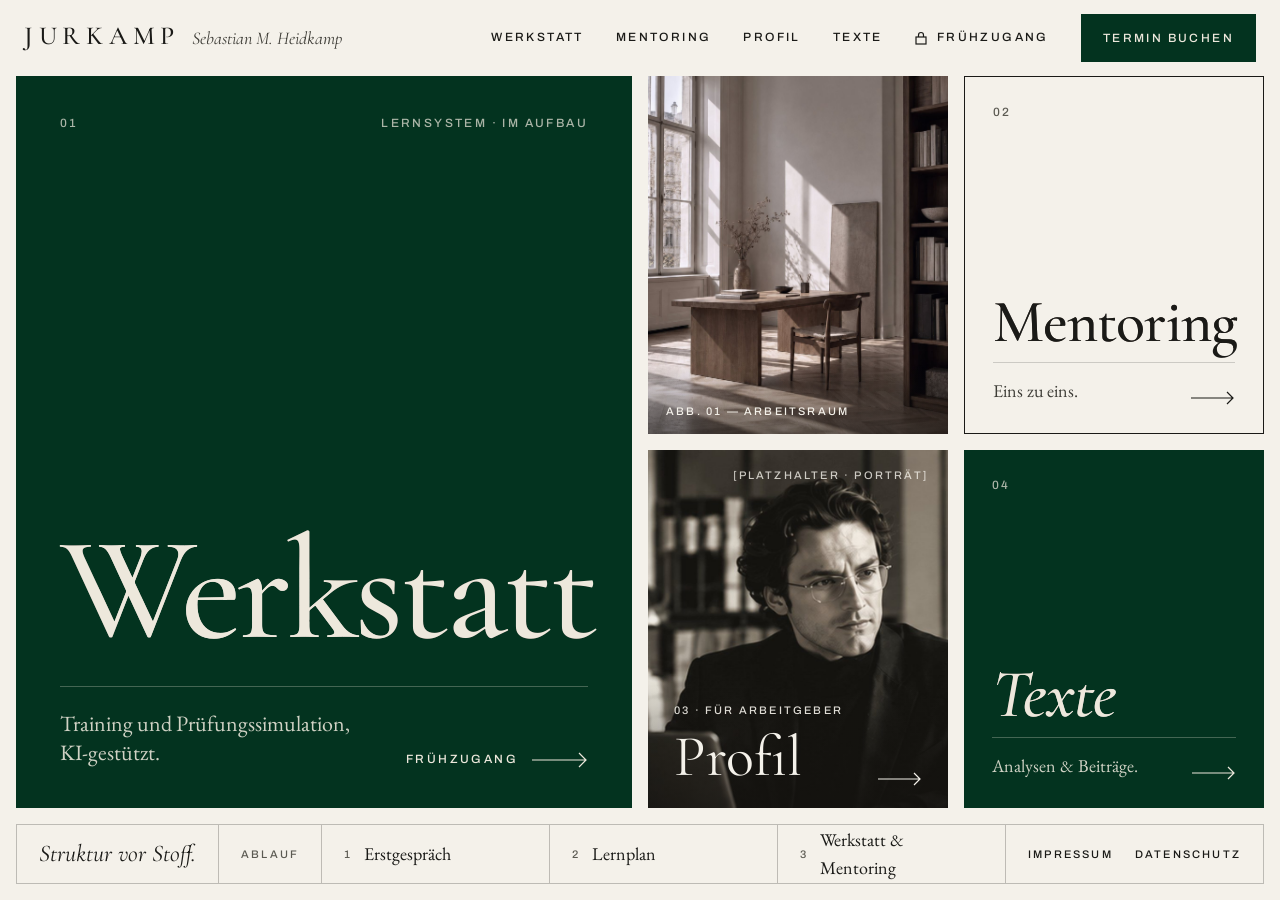
==== index.html @ 0f170520 "Add files via upload" ====
<!doctype html>
<html lang="de">
<head>
<meta charset="utf-8">
<meta name="viewport" content="width=device-width, initial-scale=1">
<meta name="robots" content="noindex, nofollow">
<title>Jurkamp – Sebastian M. Heidkamp · Mentoring & Werkstatt für Jus in Wien</title>
<meta name="description" content="Persönliches Mentoring und Prüfungsvorbereitung für Jus-Studierende in Wien und online – von Mag. iur. Sebastian M. Heidkamp.">
<link rel="canonical" href="https://jurkamp.com/">
<meta property="og:type" content="website">
<meta property="og:title" content="Jurkamp – Sebastian M. Heidkamp · Mentoring & Werkstatt für Jus in Wien">
<meta property="og:description" content="Persönliches Mentoring und Prüfungsvorbereitung für Jus-Studierende in Wien und online – von Mag. iur. Sebastian M. Heidkamp.">
<meta property="og:image" content="https://jurkamp.com/assets/img/arbeitsraum.jpg">
<meta name="theme-color" content="#03331F">
<link rel="icon" href="assets/img/favicon.svg" type="image/svg+xml">
<link rel="preload" href="assets/fonts/CormorantGaramond.woff" as="font" type="font/woff" crossorigin>
<link rel="stylesheet" href="assets/css/style.css">
<script type="application/ld+json">{"@context": "https://schema.org", "@graph": [{"@type": "Person", "@id": "https://jurkamp.com/#person", "name": "Sebastian M. Heidkamp", "alternateName": ["Sebastian Maximilian Heidkamp", "Bastian Heidkamp"], "honorificSuffix": "Mag. iur.", "jobTitle": "Jurist · Mentor", "address": {"@type": "PostalAddress", "addressLocality": "Wien", "addressCountry": "AT"}, "alumniOf": {"@type": "CollegeOrUniversity", "name": "Universität Graz"}, "url": "https://jurkamp.com/profil.html", "worksFor": {"@id": "https://jurkamp.com/#marke"}}, {"@type": "EducationalOrganization", "@id": "https://jurkamp.com/#marke", "name": "Jurkamp", "url": "https://jurkamp.com", "founder": {"@id": "https://jurkamp.com/#person"}, "description": "Werkstatt, Mentoring und Texte für Studium, Prüfung und Berufseinstieg im Jus."}]}</script>
</head>
<body>
<a class="skip" href="#inhalt">Zum Inhalt springen</a>
<div class="home">
<header class="site-header">
  <a class="brand" href="index.html" aria-label="Jurkamp – Sebastian M. Heidkamp, zur Startseite">
    <span class="brand__mark">JURKAMP</span>
    <span class="brand__name">Sebastian M. Heidkamp</span>
    <span class="brand__claim lbl lbl--s">Für Studium, Prüfung &amp; Berufseinstieg</span>
  </a>
  <button class="nav-toggle" aria-expanded="false" aria-controls="hauptnav" aria-label="Menü öffnen"><svg width="24" height="14" viewBox="0 0 24 14" fill="none" stroke="currentColor" stroke-width="1.4" aria-hidden="true"><path d="M0 1h24M0 7h24M0 13h24"/></svg></button>
  <nav class="nav" id="hauptnav" aria-label="Hauptnavigation">
    <a class="lbl" href="werkstatt.html">Werkstatt</a>
    <a class="lbl" href="mentoring.html">Mentoring</a>
    <a class="lbl" href="profil.html">Profil</a><a class="lbl" href="texte.html">Texte</a>
    <a class="lbl nav__login" href="werkstatt.html#fruehzugang"><svg width="12" height="14" viewBox="0 0 12 14" fill="none" stroke="currentColor" stroke-width="1.2" aria-hidden="true"><rect x="1" y="6" width="10" height="7"/><path d="M3.5 6V4a2.5 2.5 0 015 0v2"/></svg>Frühzugang</a>
    <a class="btn" href="kontakt.html#termin">Termin buchen</a>
  </nav>
</header>

<main id="inhalt" class="home-grid">
  <h1 class="sr-only">Jurkamp – Sebastian M. Heidkamp: Mentoring, Werkstatt und Texte für Jus-Studierende in Wien</h1>

  <a class="tile tile--werkstatt on-green" href="werkstatt.html">
    <div class="tile__top"><span class="lbl muted">01</span><span class="lbl muted">Lernsystem · im Aufbau</span></div>
    <div>
      <h2 class="wort wort--xl fill fill--hell fill--beton">Werkstatt</h2>
      <div class="tile__foot" style="margin-top:26px;padding-top:22px">
        <p style="font-size:22px;line-height:1.35;color:var(--hell-2)">Training und Prüfungssimulation,<br>KI-gestützt.</p>
        <span class="lbl" style="display:flex;align-items:center;gap:14px">Frühzugang <svg class="arr" width="56" height="16" viewBox="0 0 56 16" fill="none" stroke="currentColor" stroke-width="1.2" aria-hidden="true"><path d="M0 8h54M47 1l7 7-7 7"/></svg></span>
      </div>
    </div>
  </a>

  <figure class="tile tile--bild" style="margin:0;background:#2a2722">
    <img class="cover" src="assets/img/arbeitsraum.jpg" alt="Heller Arbeitsraum mit hohem Fenster, Holztisch und Bücherregal" style="object-position:30% 60%">
    <figcaption class="caption lbl lbl--s">Abb. 01 — Arbeitsraum</figcaption>
  </figure>

  <a class="tile tile--mentoring" href="mentoring.html">
    <span class="lbl muted">02</span>
    <div>
      <h2 class="wort wort--l fill fill--dunkel fill--saeulen">Mentoring</h2>
      <div class="tile__foot"><span class="tile__lead">Eins zu eins.</span><svg class="arr" width="44" height="14" viewBox="0 0 44 14" fill="none" stroke="currentColor" stroke-width="1.2" aria-hidden="true"><path d="M0 7h42M36 1l6 6-6 6"/></svg></div>
    </div>
  </a>

  <a class="tile tile--profil" href="profil.html">
    <img class="cover" src="assets/img/portrait-platzhalter.jpg" alt="Porträt Sebastian M. Heidkamp (Platzhalter)" style="object-position:62% 30%">
    <span class="badge lbl lbl--s">[Platzhalter · Porträt]</span>
    <div class="tile__overlay">
      <span><span class="lbl lbl--s" style="opacity:.9">03 · Für Arbeitgeber</span><span style="display:block;font-family:var(--serif-display);font-size:58px;line-height:1;margin-top:6px">Profil</span></span>
      <svg class="arr" width="44" height="14" viewBox="0 0 44 14" fill="none" stroke="currentColor" stroke-width="1.2" aria-hidden="true"><path d="M0 7h42M36 1l6 6-6 6"/></svg>
    </div>
  </a>

  <a class="tile tile--texte on-green" href="texte.html">
    <span class="lbl muted">04</span>
    <div>
      <h2 class="wort wort--l wort--it fill fill--hell fill--holz" style="font-size:clamp(52px,5.3vw,76px)">Texte</h2>
      <div class="tile__foot"><span class="tile__lead">Analysen &amp; Beiträge.</span><svg class="arr" width="44" height="14" viewBox="0 0 44 14" fill="none" stroke="currentColor" stroke-width="1.2" aria-hidden="true"><path d="M0 7h42M36 1l6 6-6 6"/></svg></div>
    </div>
  </a>

</main>
<div class="strip">
  <span class="strip__claim">Struktur vor Stoff.</span>
  <span class="lbl lbl--s muted">Ablauf</span>
  <span class="strip__step"><span class="lbl lbl--s muted">1</span>Erstgespräch</span>
  <span class="strip__step"><span class="lbl lbl--s muted">2</span>Lernplan</span>
  <span class="strip__step"><span class="lbl lbl--s muted">3</span>Werkstatt &amp; Mentoring</span>
  <span class="strip__links"><a class="lbl lbl--s" href="impressum.html">Impressum</a><a class="lbl lbl--s" href="datenschutz.html">Datenschutz</a></span>
</div>
</div>
<div class="mobile-cta"><a class="btn" href="kontakt.html#termin">Termin buchen</a></div>
<script src="assets/js/main.js" defer></script>
</body>
</html>
---- assets/css/style.css ----
/* ==========================================================================
   JURKAMP · Bastian Heidkamp
   Gemeinsames Stylesheet für alle Seiten
   ========================================================================== */

/* ---------- Schriften (lokal gehostet – keine Verbindung zu Google, DSGVO) ---------- */
@font-face { font-family: "Cormorant Garamond"; src: url("../fonts/CormorantGaramond.woff") format("woff"); font-weight: 300 700; font-style: normal; font-display: swap; }
@font-face { font-family: "Cormorant Garamond"; src: url("../fonts/CormorantGaramond-Italic.woff") format("woff"); font-weight: 300 700; font-style: italic; font-display: swap; }
@font-face { font-family: "EB Garamond"; src: url("../fonts/EBGaramond.woff") format("woff"); font-weight: 400 800; font-style: normal; font-display: swap; }
@font-face { font-family: "Archivo"; src: url("../fonts/Archivo.woff") format("woff"); font-weight: 100 900; font-style: normal; font-display: swap; }

/* ---------- Marken-Tokens ---------- */
:root {
  --gruen: #03331F;        /* Amsterdam-Grün */
  --papier: #F4F1EA;
  --stein: #EDE8DC;
  --tinte: #1A1A17;
  --graphit: #5B5A52;
  --text-2: #3E3D37;
  --hell: #EDE8DC;         /* Schrift auf Grün */
  --hell-2: rgba(237, 232, 220, .88);
  --hell-3: rgba(237, 232, 220, .72);
  --linie: rgba(26, 26, 23, .18);
  --linie-hell: rgba(237, 232, 220, .28);

  --serif-display: "Cormorant Garamond", "Times New Roman", serif;
  --serif-text: "EB Garamond", Georgia, serif;
  --sans: "Archivo", "Helvetica Neue", Arial, sans-serif;

  --rand: 16px;            /* Seitenrand Startseite */
  --fuge: 16px;            /* Abstand zwischen Kacheln */
  --wrap: 1280px;
}

/* ---------- Grundlagen ---------- */
*, *::before, *::after { box-sizing: border-box; }
html { -webkit-text-size-adjust: 100%; }
body {
  margin: 0;
  background: var(--papier);
  color: var(--tinte);
  font-family: var(--serif-text);
  font-size: 18px;
  line-height: 1.55;
  -webkit-font-smoothing: antialiased;
}
img { display: block; max-width: 100%; }
a { color: inherit; text-decoration: none; }
h1, h2, h3 { font-family: var(--serif-display); font-weight: 400; margin: 0; line-height: 1; }
p { margin: 0; }
:focus-visible { outline: 2px solid var(--gruen); outline-offset: 3px; }
.on-green :focus-visible, .on-green:focus-visible { outline-color: var(--hell); }
.skip { position: absolute; left: -9999px; }
.skip:focus { left: 16px; top: 16px; background: var(--gruen); color: var(--hell); padding: 10px 16px; z-index: 100; }

/* Label in gesperrten Versalien */
.lbl {
  font-family: var(--sans);
  font-size: 12px;
  font-weight: 500;
  letter-spacing: .2em;
  text-transform: uppercase;
  line-height: 1.3;
}
.lbl--s { font-size: 11px; }
.muted { color: var(--graphit); }
.on-green .muted { color: var(--hell-3); }

/* Pfeil */
.arr { flex: none; transition: transform .45s ease; }
a:hover .arr, a:focus-visible .arr { transform: translateX(10px); }

/* ---------- Kopfzeile ---------- */
.site-header {
  height: 76px;
  display: flex;
  align-items: center;
  justify-content: space-between;
  gap: 24px;
  padding: 0 calc(var(--rand) + 8px);
}
.brand { display: flex; align-items: baseline; gap: 12px; white-space: nowrap; }
.brand__mark { font-family: var(--serif-display); font-size: 26px; font-weight: 500; letter-spacing: .22em; line-height: 1; }
.brand__name { font-family: var(--serif-display); font-size: 18px; font-style: italic; color: var(--text-2); }
.brand__claim { border-left: 1px solid rgba(26,26,23,.25); padding-left: 20px; margin-left: 10px; color: var(--graphit); }
.nav { display: flex; align-items: center; gap: 32px; white-space: nowrap; }
.nav a:not(.btn):hover, .nav a[aria-current="page"] { color: var(--gruen); }
.nav a[aria-current="page"] { text-decoration: underline; text-underline-offset: 6px; text-decoration-thickness: 1px; }
.nav__login { display: inline-flex; align-items: center; gap: 10px; }
.nav-toggle { display: none; }

/* Buttons */
.btn {
  white-space: nowrap;
  display: inline-flex; align-items: center; gap: 16px;
  background: var(--gruen); color: var(--hell);
  padding: 15px 22px; min-height: 44px;
  font-family: var(--sans); font-size: 12px; font-weight: 500; letter-spacing: .2em; text-transform: uppercase;
  transition: background .3s ease;
}
.btn:hover { background: #0B4A30; }
.btn--hell { background: var(--hell); color: var(--gruen); }
.btn--hell:hover { background: #fff; }
.textlink { display: inline-flex; align-items: center; gap: 14px; padding: 10px 0; }

/* ==========================================================================
   STARTSEITE – Kachelraster
   ========================================================================== */
.home { display: flex; flex-direction: column; min-height: 100vh; }
.home-grid {
  flex: 1;
  display: grid;
  grid-template-columns: repeat(12, minmax(0, 1fr));
  grid-template-rows: repeat(2, minmax(300px, 1fr));
  gap: var(--fuge);
  padding: 0 var(--rand);
  min-height: 680px;
}
.tile { position: relative; overflow: hidden; display: flex; flex-direction: column; justify-content: space-between; }
.tile--werkstatt { grid-column: span 6; grid-row: span 2; background: var(--gruen); color: var(--hell); padding: 40px 44px; transition: filter .4s ease; }
.tile--bild { grid-column: span 3; }
.tile--mentoring { grid-column: span 3; border: 1px solid var(--tinte); padding: 28px; transition: background .35s ease; }
.tile--profil { grid-column: span 3; color: #F4F1EA; background: #2a2722; }
.tile--texte { grid-column: span 3; background: var(--gruen); color: var(--hell); padding: 28px; transition: filter .4s ease; }
.tile--werkstatt:hover, .tile--texte:hover { filter: brightness(1.08); }
.tile--mentoring:hover { background: #EAE5DA; }

.tile__top { display: flex; justify-content: space-between; gap: 16px; }
.tile__foot { display: flex; justify-content: space-between; align-items: flex-end; gap: 16px; border-top: 1px solid var(--linie); padding-top: 14px; margin-top: 14px; }
.on-green .tile__foot { border-color: var(--linie-hell); }
.tile__lead { font-size: 18px; color: var(--text-2); }
.on-green .tile__lead { color: var(--hell-2); }

/* Große Wörter + Bild-Effekt beim Darüberfahren */
.wort { font-family: var(--serif-display); font-weight: 500; line-height: .86; white-space: nowrap; }
.wort--xl { font-size: clamp(96px, 11.5vw, 166px); letter-spacing: -.03em; padding-bottom: 6px; }
.wort--l  { font-size: clamp(48px, 4.7vw, 68px); letter-spacing: -.015em; }
.wort--it { font-style: italic; }
.fill {
  -webkit-background-clip: text; background-clip: text;
  background-size: cover;
  transition: -webkit-text-fill-color .7s ease;
}
.fill--hell { color: var(--hell); -webkit-text-fill-color: var(--hell); }
.fill--dunkel { color: var(--tinte); -webkit-text-fill-color: var(--tinte); }
.fill--beton { background-image: url("../img/beton.jpg"); background-position: 20% 50%; }
.fill--saeulen { background-image: linear-gradient(rgba(26,26,23,.42), rgba(26,26,23,.42)), url("../img/saeulen.jpg"); background-position: 60% 50%; }
.fill--holz { background-image: url("../img/schreibtisch.jpg"); background-position: 50% 30%; }
a:hover .fill, a:focus-visible .fill { -webkit-text-fill-color: transparent; }
@media (hover: none) { a:hover .fill { -webkit-text-fill-color: inherit; } }

/* Bildkacheln */
.tile img.cover { position: absolute; inset: 0; width: 100%; height: 100%; object-fit: cover; transition: transform 1.4s ease; }
a.tile:hover img.cover { transform: scale(1.04); }
.caption { position: absolute; left: 0; right: 0; bottom: 0; padding: 40px 18px 16px; background: linear-gradient(transparent, rgba(20,18,15,.55)); color: #F4F1EA; }
.tile--profil .tile__overlay { position: absolute; inset: auto 0 0 0; padding: 22px 26px; display: flex; justify-content: space-between; align-items: flex-end; background: linear-gradient(transparent, rgba(20,18,15,.6)); }
.tile--profil .badge { position: absolute; top: 18px; right: 20px; opacity: .8; }

/* Leiste unten */
.strip {
  margin: var(--fuge) var(--rand) var(--rand);
  border: 1px solid rgba(26,26,23,.25);
  display: flex; align-items: stretch; min-height: 60px;
}
.strip > * { display: flex; align-items: center; gap: 12px; padding: 0 22px; border-right: 1px solid rgba(26,26,23,.25); }
.strip > *:last-child { border-right: 0; }
.strip__claim { font-family: var(--serif-display); font-size: 24px; font-style: italic; }
.strip__step { flex: 1; font-size: 18px; }
.strip__links { gap: 22px; }

/* ==========================================================================
   UNTERSEITEN
   ========================================================================== */
.page-hero { display: grid; grid-template-columns: repeat(12, minmax(0, 1fr)); gap: var(--fuge); padding: 0 var(--rand); min-height: 560px; }
.page-hero__text { grid-column: span 7; background: var(--gruen); color: var(--hell); padding: 44px 48px 40px; display: flex; flex-direction: column; justify-content: space-between; gap: 48px; }
.page-hero__title { font-size: clamp(72px, 8.5vw, 132px); font-weight: 500; letter-spacing: -.025em; line-height: .88; }
.page-hero__lead { font-size: 22px; line-height: 1.45; max-width: 34ch; color: var(--hell-2); margin-top: 24px; }
.page-hero__bild { grid-column: span 5; position: relative; overflow: hidden; min-height: 420px; background: #2a2722; }
.page-hero__bild img { position: absolute; inset: 0; width: 100%; height: 100%; object-fit: cover; }

.section { max-width: var(--wrap); margin: 0 auto; padding: 120px 48px 0; }
.section:last-of-type { padding-bottom: 120px; }
.section__head { display: grid; grid-template-columns: 2fr 10fr; gap: 24px; align-items: baseline; border-bottom: 1px solid var(--tinte); padding-bottom: 16px; margin-bottom: 8px; }
.section__head h2 { font-size: 48px; }
.section__intro { grid-column: 2; font-size: 21px; color: var(--text-2); max-width: 46ch; margin-top: 18px; }

/* Indexliste */
.index { list-style: none; margin: 0; padding: 0; }
.index li { display: grid; grid-template-columns: 2fr 4fr 6fr; gap: 24px; padding: 26px 0; border-bottom: 1px solid var(--linie); }
.index h3 { font-size: 32px; line-height: 1.1; }
.index p { color: var(--text-2); }

/* Pakete */
.pakete { display: grid; grid-template-columns: repeat(3, minmax(0, 1fr)); gap: var(--fuge); margin-top: 32px; }
.paket { border: 1px solid var(--tinte); padding: 28px 28px 24px; display: flex; flex-direction: column; gap: 18px; }
.paket--gruen { background: var(--gruen); color: var(--hell); border-color: var(--gruen); }
.paket h3 { font-size: 40px; }
.paket__preis { font-family: var(--serif-display); font-size: 30px; }
.paket ul { list-style: none; margin: 0; padding: 0; }
.paket li { padding: 9px 0; border-top: 1px solid var(--linie); }
.paket--gruen li { border-color: var(--linie-hell); }
.paket .textlink { margin-top: auto; }

/* Ablauf */
.ablauf { display: grid; grid-template-columns: repeat(3, minmax(0, 1fr)); gap: var(--fuge); margin-top: 32px; }
.schritt { border-top: 1px solid var(--tinte); padding-top: 18px; }
.schritt__nr { font-family: var(--serif-display); font-style: italic; font-size: 26px; color: var(--graphit); }
.schritt h3 { font-size: 32px; margin: 6px 0 10px; }
.schritt p { color: var(--text-2); }

/* Profil */
.profil-hero { display: grid; grid-template-columns: repeat(12, minmax(0, 1fr)); gap: var(--fuge); padding: 0 var(--rand); }
.profil-hero__bild { grid-column: span 5; position: relative; aspect-ratio: 4 / 5; background: #2a2722; overflow: hidden; }
.profil-hero__bild img { position: absolute; inset: 0; width: 100%; height: 100%; object-fit: cover; object-position: 62% 30%; }
.profil-hero__text { grid-column: span 7; background: var(--gruen); color: var(--hell); padding: 44px 48px; display: flex; flex-direction: column; justify-content: space-between; gap: 40px; }
.stationen { list-style: none; margin: 0; padding: 0; }
.stationen li { display: grid; grid-template-columns: 2fr 10fr; gap: 24px; padding: 22px 0; border-bottom: 1px solid var(--linie); }
.stationen h3 { font-size: 28px; line-height: 1.15; }
.stationen p { color: var(--text-2); margin-top: 4px; }
.haltung { display: grid; grid-template-columns: repeat(3, minmax(0, 1fr)); gap: 24px; margin-top: 32px; }

/* Texte */
.leer { border: 1px solid var(--linie); padding: 56px 48px; display: grid; grid-template-columns: 7fr 5fr; gap: 48px; align-items: end; margin-top: 32px; }
.leer h3 { font-size: 44px; }

/* Kontakt / Buchung */
.buchung { border: 1px dashed rgba(26,26,23,.35); min-height: 520px; display: flex; align-items: center; justify-content: center; text-align: center; padding: 40px; margin-top: 32px; background: rgba(237,232,220,.5); }

/* Rechtstexte */
.recht { max-width: 760px; margin: 0 auto; padding: 72px 48px 120px; }
.recht h1 { font-size: 64px; margin-bottom: 40px; }
.recht h2 { font-size: 30px; margin: 44px 0 12px; }
.recht p, .recht li { color: var(--text-2); }
.recht p + p { margin-top: 12px; }
.platzhalter { background: #F1E7C9; padding: 0 4px; }
.hinweis { border-left: 2px solid var(--gruen); padding: 14px 20px; background: var(--stein); margin: 24px 0; font-size: 16px; }

/* CTA-Band */
.cta { margin: 120px var(--rand) 0; background: var(--gruen); color: var(--hell); padding: 80px 48px; display: flex; justify-content: space-between; align-items: flex-end; gap: 40px; flex-wrap: wrap; }
.cta h2 { font-size: clamp(48px, 5.5vw, 80px); line-height: .95; }

/* Fuß – Planstempel */
.site-footer { margin: var(--fuge) var(--rand) var(--rand); }
.stempel { display: flex; flex-wrap: wrap; border: 1px solid rgba(26,26,23,.25); }
.stempel > div { flex: 1 1 160px; padding: 14px 20px; border-right: 1px solid rgba(26,26,23,.25); }
.stempel > div:last-child { border-right: 0; display: flex; align-items: center; gap: 22px; }
.stempel .wert { margin-top: 4px; }
.disclaimer { font-size: 14px; color: var(--graphit); padding: 14px 4px 0; }

/* Mobiler Buchungsbutton (wird in der mobilen Version verfeinert) */
.mobile-cta { display: none; }

/* ==========================================================================
   Kleine Bildschirme – Grundgerüst (Feinschliff folgt in der mobilen Version)
   ========================================================================== */
@media (max-width: 1380px) {
  .brand__claim { display: none; }
}
@media (max-width: 1080px) {
  .nav { gap: 22px; }
  .brand__name { display: none; }
}
@media (max-width: 860px) {
  body { font-size: 17px; }
  .site-header { height: 64px; padding: 0 16px; }
  .nav { display: none; }
  .nav.is-open { display: flex; position: fixed; inset: 64px 0 0 0; z-index: 50; background: var(--gruen); color: var(--hell); flex-direction: column; align-items: flex-start; gap: 0; padding: 24px 16px; }
  .nav.is-open a { font-size: 15px; padding: 18px 0; width: 100%; border-bottom: 1px solid var(--linie-hell); }
  .nav.is-open .btn { display: none; }
  .nav-toggle { display: inline-flex; align-items: center; justify-content: center; width: 44px; height: 44px; background: none; border: 0; color: var(--tinte); cursor: pointer; }
  .home-grid, .page-hero, .profil-hero { grid-template-columns: 1fr; grid-template-rows: none; min-height: 0; }
  .home-grid > *, .page-hero > *, .profil-hero > * { grid-column: auto !important; grid-row: auto !important; }
  .tile--werkstatt { min-height: 460px; padding: 28px 24px; }
  .tile--bild, .tile--profil { min-height: 380px; }
  .tile--mentoring, .tile--texte { min-height: 240px; padding: 24px; }
  .wort--xl { font-size: clamp(64px, 19vw, 120px); }
  .strip { flex-direction: column; }
  .strip > * { border-right: 0; border-bottom: 1px solid rgba(26,26,23,.25); padding: 14px 18px; }
  .page-hero__text, .profil-hero__text { padding: 28px 24px; }
  .page-hero__bild { min-height: 320px; }
  .section { padding: 72px 20px 0; }
  .section__head, .index li, .stationen li { grid-template-columns: 1fr; gap: 8px; }
  .section__intro { grid-column: 1; }
  .pakete, .ablauf, .haltung, .leer { grid-template-columns: 1fr; }
  .cta { padding: 48px 24px; margin-top: 72px; }
  .recht { padding: 48px 20px 96px; }
  .recht h1 { font-size: 48px; }
  .mobile-cta { display: flex; justify-content: center; position: fixed; left: 12px; right: 12px; bottom: 12px; z-index: 40; }
  body { padding-bottom: 76px; }
}
@media (prefers-reduced-motion: reduce) {
  *, *::before, *::after { transition: none !important; }
}
.sr-only { position: absolute; width: 1px; height: 1px; overflow: hidden; clip: rect(0 0 0 0); white-space: nowrap; }
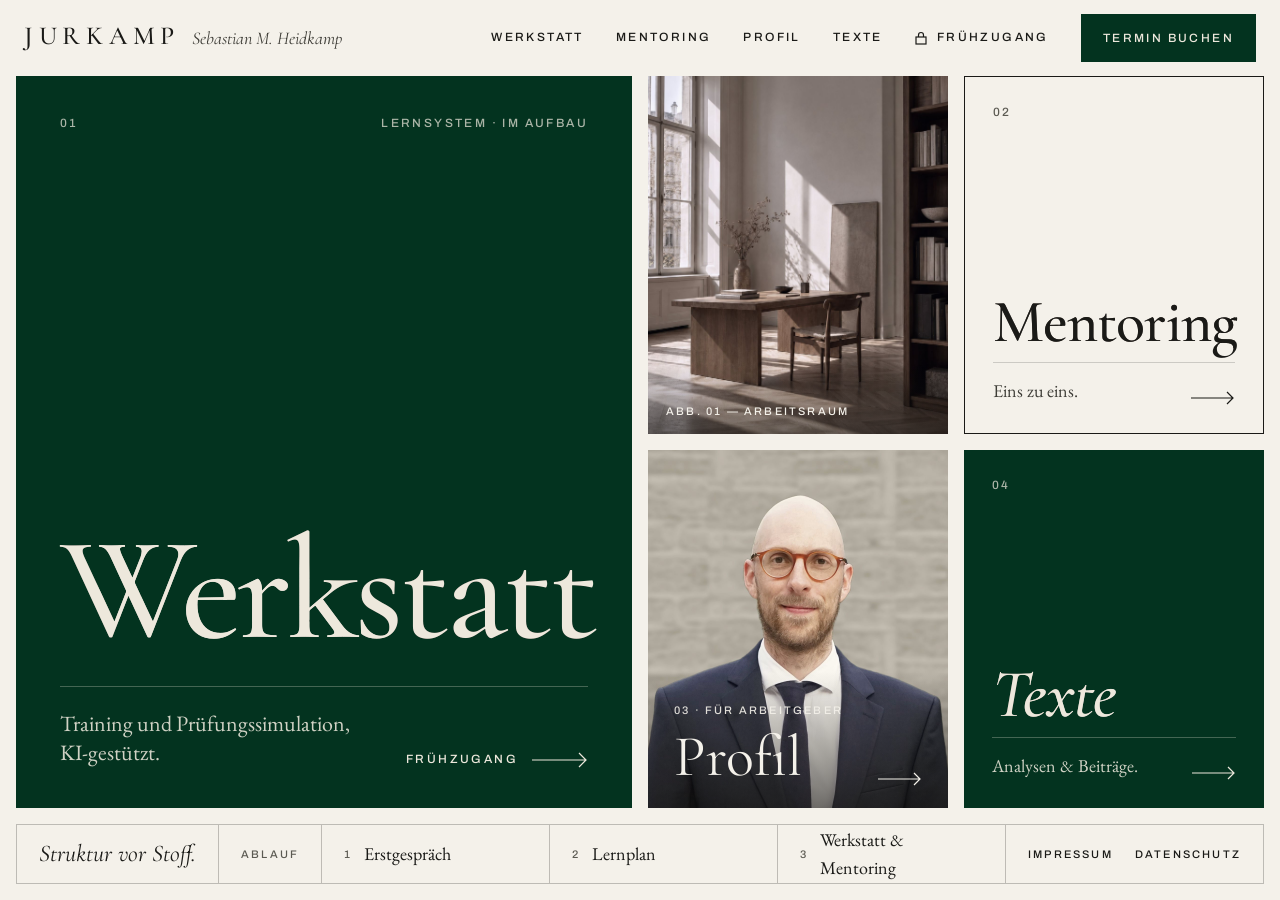
==== commit 81a7d748: "Add files via upload" ====
--- a/index.html
+++ b/index.html
@@ -64,8 +64,7 @@
   </a>
 
   <a class="tile tile--profil" href="profil.html">
-    <img class="cover" src="assets/img/portrait-platzhalter.jpg" alt="Porträt Sebastian M. Heidkamp (Platzhalter)" style="object-position:62% 30%">
-    <span class="badge lbl lbl--s">[Platzhalter · Porträt]</span>
+    <img class="cover" src="assets/img/portrait.jpg" alt="Porträt Sebastian M. Heidkamp" style="object-position:50% 8%">
     <div class="tile__overlay">
       <span><span class="lbl lbl--s" style="opacity:.9">03 · Für Arbeitgeber</span><span style="display:block;font-family:var(--serif-display);font-size:58px;line-height:1;margin-top:6px">Profil</span></span>
       <svg class="arr" width="44" height="14" viewBox="0 0 44 14" fill="none" stroke="currentColor" stroke-width="1.2" aria-hidden="true"><path d="M0 7h42M36 1l6 6-6 6"/></svg>
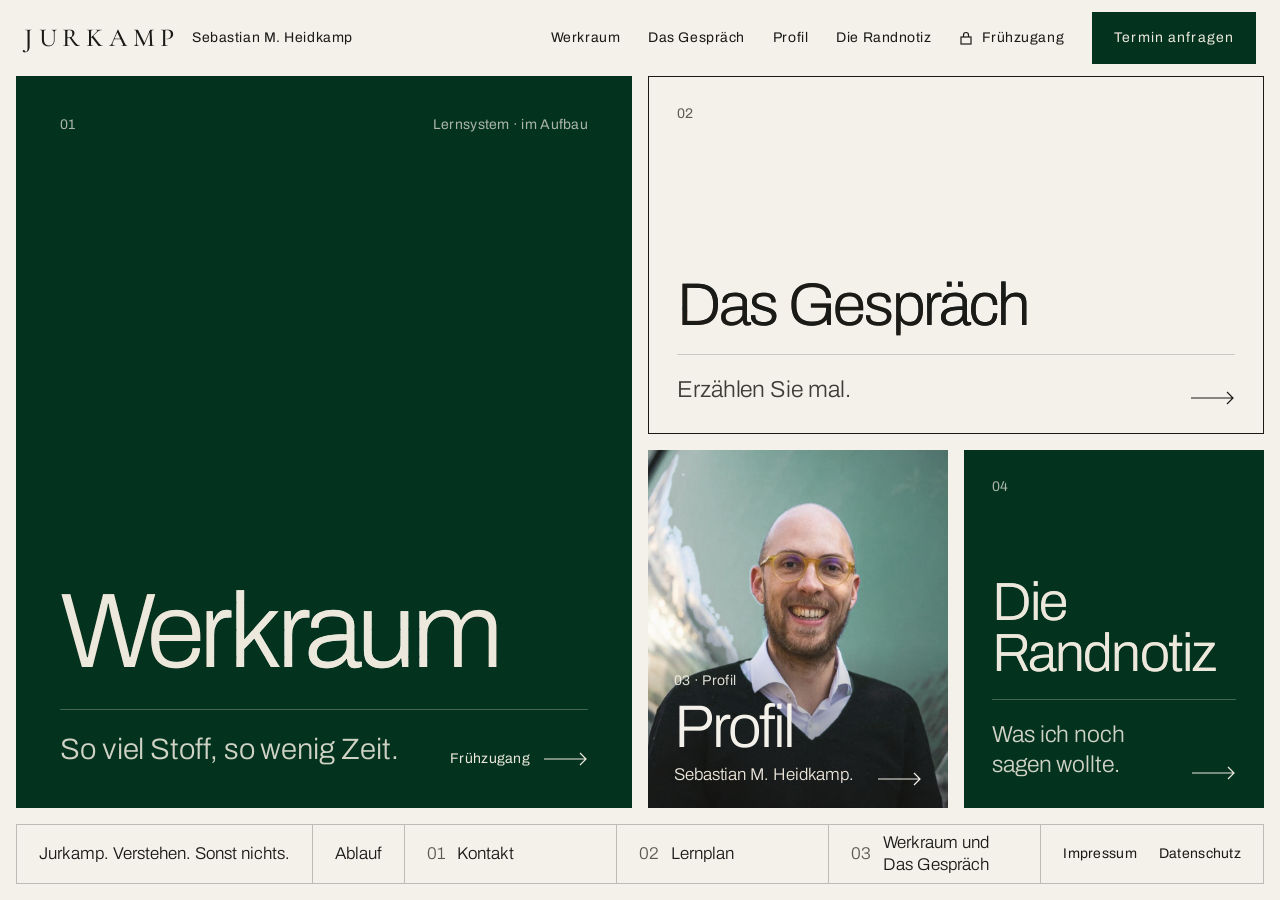
==== commit aa27abcb: "Add files via upload" ====
--- a/index.html
+++ b/index.html
@@ -3,19 +3,18 @@
 <head>
 <meta charset="utf-8">
 <meta name="viewport" content="width=device-width, initial-scale=1">
-<meta name="robots" content="noindex, nofollow">
-<title>Jurkamp – Sebastian M. Heidkamp · Mentoring & Werkstatt für Jus in Wien</title>
-<meta name="description" content="Persönliches Mentoring und Prüfungsvorbereitung für Jus-Studierende in Wien und online – von Mag. iur. Sebastian M. Heidkamp.">
+<title>Jurkamp – Sebastian M. Heidkamp · Werkraum und Das Gespräch für Jus in Wien</title>
+<meta name="description" content="Persönliche Begleitung und Prüfungsvorbereitung für Jus-Studierende in Wien und online – von Mag. iur. Sebastian M. Heidkamp.">
 <link rel="canonical" href="https://jurkamp.com/">
 <meta property="og:type" content="website">
-<meta property="og:title" content="Jurkamp – Sebastian M. Heidkamp · Mentoring & Werkstatt für Jus in Wien">
-<meta property="og:description" content="Persönliches Mentoring und Prüfungsvorbereitung für Jus-Studierende in Wien und online – von Mag. iur. Sebastian M. Heidkamp.">
+<meta property="og:title" content="Jurkamp – Sebastian M. Heidkamp · Werkraum und Das Gespräch für Jus in Wien">
+<meta property="og:description" content="Persönliche Begleitung und Prüfungsvorbereitung für Jus-Studierende in Wien und online – von Mag. iur. Sebastian M. Heidkamp.">
 <meta property="og:image" content="https://jurkamp.com/assets/img/arbeitsraum.jpg">
 <meta name="theme-color" content="#03331F">
 <link rel="icon" href="assets/img/favicon.svg" type="image/svg+xml">
 <link rel="preload" href="assets/fonts/CormorantGaramond.woff" as="font" type="font/woff" crossorigin>
 <link rel="stylesheet" href="assets/css/style.css">
-<script type="application/ld+json">{"@context": "https://schema.org", "@graph": [{"@type": "Person", "@id": "https://jurkamp.com/#person", "name": "Sebastian M. Heidkamp", "alternateName": ["Sebastian Maximilian Heidkamp", "Bastian Heidkamp"], "honorificSuffix": "Mag. iur.", "jobTitle": "Jurist · Mentor", "address": {"@type": "PostalAddress", "addressLocality": "Wien", "addressCountry": "AT"}, "alumniOf": {"@type": "CollegeOrUniversity", "name": "Universität Graz"}, "url": "https://jurkamp.com/profil.html", "worksFor": {"@id": "https://jurkamp.com/#marke"}}, {"@type": "EducationalOrganization", "@id": "https://jurkamp.com/#marke", "name": "Jurkamp", "url": "https://jurkamp.com", "founder": {"@id": "https://jurkamp.com/#person"}, "description": "Werkstatt, Mentoring und Texte für Studium, Prüfung und Berufseinstieg im Jus."}]}</script>
+<script type="application/ld+json">{"@context": "https://schema.org", "@graph": [{"@type": "Person", "@id": "https://jurkamp.com/#person", "name": "Sebastian M. Heidkamp", "alternateName": ["Sebastian Maximilian Heidkamp", "Bastian Heidkamp"], "honorificSuffix": "Mag. iur.", "jobTitle": "Jurist · Lernbegleiter", "address": {"@type": "PostalAddress", "addressLocality": "Wien", "addressCountry": "AT"}, "alumniOf": {"@type": "CollegeOrUniversity", "name": "Universität Graz"}, "url": "https://jurkamp.com/profil.html", "worksFor": {"@id": "https://jurkamp.com/#marke"}}, {"@type": "EducationalOrganization", "@id": "https://jurkamp.com/#marke", "name": "Jurkamp", "url": "https://jurkamp.com", "founder": {"@id": "https://jurkamp.com/#person"}, "description": "Werkraum, Das Gespräch und Die Randnotiz für Studium, Prüfung und Berufseinstieg im Jus."}]}</script>
 </head>
 <body>
 <a class="skip" href="#inhalt">Zum Inhalt springen</a>
@@ -24,49 +23,45 @@
   <a class="brand" href="index.html" aria-label="Jurkamp – Sebastian M. Heidkamp, zur Startseite">
     <span class="brand__mark">JURKAMP</span>
     <span class="brand__name">Sebastian M. Heidkamp</span>
-    <span class="brand__claim lbl lbl--s">Für Studium, Prüfung &amp; Berufseinstieg</span>
+    <span class="brand__claim lbl lbl--s">Für Studium, Prüfung und Berufseinstieg</span>
   </a>
   <button class="nav-toggle" aria-expanded="false" aria-controls="hauptnav" aria-label="Menü öffnen"><svg width="24" height="14" viewBox="0 0 24 14" fill="none" stroke="currentColor" stroke-width="1.4" aria-hidden="true"><path d="M0 1h24M0 7h24M0 13h24"/></svg></button>
   <nav class="nav" id="hauptnav" aria-label="Hauptnavigation">
-    <a class="lbl" href="werkstatt.html">Werkstatt</a>
-    <a class="lbl" href="mentoring.html">Mentoring</a>
-    <a class="lbl" href="profil.html">Profil</a><a class="lbl" href="texte.html">Texte</a>
+    <a class="lbl" href="werkstatt.html">Werkraum</a>
+    <a class="lbl" href="mentoring.html">Das Gespräch</a>
+    <a class="lbl" href="profil.html">Profil</a><a class="lbl" href="texte.html">Die Randnotiz</a>
     <a class="lbl nav__login" href="werkstatt.html#fruehzugang"><svg width="12" height="14" viewBox="0 0 12 14" fill="none" stroke="currentColor" stroke-width="1.2" aria-hidden="true"><rect x="1" y="6" width="10" height="7"/><path d="M3.5 6V4a2.5 2.5 0 015 0v2"/></svg>Frühzugang</a>
-    <a class="btn" href="kontakt.html#termin">Termin buchen</a>
+    <a class="btn" href="kontakt.html#termin">Termin anfragen</a>
   </nav>
 </header>
 
 <main id="inhalt" class="home-grid">
-  <h1 class="sr-only">Jurkamp – Sebastian M. Heidkamp: Mentoring, Werkstatt und Texte für Jus-Studierende in Wien</h1>
+  <h1 class="sr-only">Jurkamp – Sebastian M. Heidkamp: Werkraum, Das Gespräch und Die Randnotiz für Jus-Studierende in Wien</h1>
 
   <a class="tile tile--werkstatt on-green" href="werkstatt.html">
     <div class="tile__top"><span class="lbl muted">01</span><span class="lbl muted">Lernsystem · im Aufbau</span></div>
     <div>
-      <h2 class="wort wort--xl fill fill--hell fill--beton">Werkstatt</h2>
-      <div class="tile__foot" style="margin-top:26px;padding-top:22px">
-        <p style="font-size:22px;line-height:1.35;color:var(--hell-2)">Training und Prüfungssimulation,<br>KI-gestützt.</p>
-        <span class="lbl" style="display:flex;align-items:center;gap:14px">Frühzugang <svg class="arr" width="56" height="16" viewBox="0 0 56 16" fill="none" stroke="currentColor" stroke-width="1.2" aria-hidden="true"><path d="M0 8h54M47 1l7 7-7 7"/></svg></span>
+      <h2 class="wort wort--xl fill fill--hell fill--beton">Werkraum</h2>
+      <div class="tile__foot">
+        <p class="tile__lead">So viel Stoff, so wenig Zeit.</p>
+        <span class="lbl tile__go">Frühzugang <svg class="arr" width="44" height="14" viewBox="0 0 44 14" fill="none" stroke="currentColor" stroke-width="1.2" aria-hidden="true"><path d="M0 7h42M36 1l6 6-6 6"/></svg></span>
       </div>
     </div>
   </a>
 
-  <figure class="tile tile--bild" style="margin:0;background:#2a2722">
-    <img class="cover" src="assets/img/arbeitsraum.jpg" alt="Heller Arbeitsraum mit hohem Fenster, Holztisch und Bücherregal" style="object-position:30% 60%">
-    <figcaption class="caption lbl lbl--s">Abb. 01 — Arbeitsraum</figcaption>
-  </figure>
 
   <a class="tile tile--mentoring" href="mentoring.html">
     <span class="lbl muted">02</span>
     <div>
-      <h2 class="wort wort--l fill fill--dunkel fill--saeulen">Mentoring</h2>
-      <div class="tile__foot"><span class="tile__lead">Eins zu eins.</span><svg class="arr" width="44" height="14" viewBox="0 0 44 14" fill="none" stroke="currentColor" stroke-width="1.2" aria-hidden="true"><path d="M0 7h42M36 1l6 6-6 6"/></svg></div>
+      <h2 class="wort wort--l fill fill--dunkel fill--saeulen">Das Gespräch</h2>
+      <div class="tile__foot"><span class="tile__lead">Erzählen Sie mal.</span><svg class="arr" width="44" height="14" viewBox="0 0 44 14" fill="none" stroke="currentColor" stroke-width="1.2" aria-hidden="true"><path d="M0 7h42M36 1l6 6-6 6"/></svg></div>
     </div>
   </a>
 
   <a class="tile tile--profil" href="profil.html">
-    <img class="cover" src="assets/img/portrait.jpg" alt="Porträt Sebastian M. Heidkamp" style="object-position:50% 8%">
+    <img class="cover" src="assets/img/profil-kachel.jpg" alt="Sebastian M. Heidkamp lächelnd vor spiegelndem Glas" style="object-position:50% 0%">
     <div class="tile__overlay">
-      <span><span class="lbl lbl--s" style="opacity:.9">03 · Für Arbeitgeber</span><span style="display:block;font-family:var(--serif-display);font-size:58px;line-height:1;margin-top:6px">Profil</span></span>
+      <span><span class="lbl lbl--s" style="opacity:.9">03 · Profil</span><span style="display:block;font-family:var(--serif-display);font-size:58px;line-height:1;margin-top:6px">Profil</span><span class="tile__lead" style="display:block;margin-top:8px;color:var(--hell)">Sebastian M. Heidkamp.</span></span>
       <svg class="arr" width="44" height="14" viewBox="0 0 44 14" fill="none" stroke="currentColor" stroke-width="1.2" aria-hidden="true"><path d="M0 7h42M36 1l6 6-6 6"/></svg>
     </div>
   </a>
@@ -74,22 +69,22 @@
   <a class="tile tile--texte on-green" href="texte.html">
     <span class="lbl muted">04</span>
     <div>
-      <h2 class="wort wort--l wort--it fill fill--hell fill--holz" style="font-size:clamp(52px,5.3vw,76px)">Texte</h2>
-      <div class="tile__foot"><span class="tile__lead">Analysen &amp; Beiträge.</span><svg class="arr" width="44" height="14" viewBox="0 0 44 14" fill="none" stroke="currentColor" stroke-width="1.2" aria-hidden="true"><path d="M0 7h42M36 1l6 6-6 6"/></svg></div>
+      <h2 class="wort wort--l wort--it fill fill--hell fill--holz" style="font-size:clamp(52px,5.3vw,76px)">Die Randnotiz</h2>
+      <div class="tile__foot"><span class="tile__lead">Was ich noch sagen wollte.</span><svg class="arr" width="44" height="14" viewBox="0 0 44 14" fill="none" stroke="currentColor" stroke-width="1.2" aria-hidden="true"><path d="M0 7h42M36 1l6 6-6 6"/></svg></div>
     </div>
   </a>
 
 </main>
 <div class="strip">
-  <span class="strip__claim">Struktur vor Stoff.</span>
-  <span class="lbl lbl--s muted">Ablauf</span>
-  <span class="strip__step"><span class="lbl lbl--s muted">1</span>Erstgespräch</span>
-  <span class="strip__step"><span class="lbl lbl--s muted">2</span>Lernplan</span>
-  <span class="strip__step"><span class="lbl lbl--s muted">3</span>Werkstatt &amp; Mentoring</span>
+  <span class="strip__claim">Jurkamp. Verstehen. Sonst nichts.</span>
+  <span class="strip__label">Ablauf</span>
+  <span class="strip__step"><span class="lbl lbl--s muted">01</span>Kontakt</span>
+  <span class="strip__step"><span class="lbl lbl--s muted">02</span>Lernplan</span>
+  <span class="strip__step"><span class="lbl lbl--s muted">03</span>Werkraum und Das Gespräch</span>
   <span class="strip__links"><a class="lbl lbl--s" href="impressum.html">Impressum</a><a class="lbl lbl--s" href="datenschutz.html">Datenschutz</a></span>
 </div>
 </div>
-<div class="mobile-cta"><a class="btn" href="kontakt.html#termin">Termin buchen</a></div>
+<div class="mobile-cta"><a class="btn" href="kontakt.html#termin">Termin anfragen</a></div>
 <script src="assets/js/main.js" defer></script>
 </body>
 </html>
--- a/assets/css/style.css
+++ b/assets/css/style.css
@@ -6,7 +6,6 @@
 /* ---------- Schriften (lokal gehostet – keine Verbindung zu Google, DSGVO) ---------- */
 @font-face { font-family: "Cormorant Garamond"; src: url("../fonts/CormorantGaramond.woff") format("woff"); font-weight: 300 700; font-style: normal; font-display: swap; }
 @font-face { font-family: "Cormorant Garamond"; src: url("../fonts/CormorantGaramond-Italic.woff") format("woff"); font-weight: 300 700; font-style: italic; font-display: swap; }
-@font-face { font-family: "EB Garamond"; src: url("../fonts/EBGaramond.woff") format("woff"); font-weight: 400 800; font-style: normal; font-display: swap; }
 @font-face { font-family: "Archivo"; src: url("../fonts/Archivo.woff") format("woff"); font-weight: 100 900; font-style: normal; font-display: swap; }
 
 /* ---------- Marken-Tokens ---------- */
@@ -23,9 +22,22 @@
   --linie: rgba(26, 26, 23, .18);
   --linie-hell: rgba(237, 232, 220, .28);
 
-  --serif-display: "Cormorant Garamond", "Times New Roman", serif;
-  --serif-text: "EB Garamond", Georgia, serif;
-  --sans: "Archivo", "Helvetica Neue", Arial, sans-serif;
+  /* Schriftsystem: zwei Familien. Serife für die redaktionelle Ebene (Logo, Titel), Grotesk für die funktionale Ebene (Text, Navigation, Beschriftung). */
+  --font-serif: "Cormorant Garamond", "Times New Roman", serif;
+  --font-sans: "Archivo", "Helvetica Neue", Arial, sans-serif;
+  --fw-regular: 400;        /* Fließtext, Titel */
+  --fw-medium: 500;         /* Logo, Beschriftungen, Buttons */
+  --text-size: 17px;        /* Fließtext */
+  --text-leading: 1.6;      /* Zeilenabstand Fließtext */
+  --label-size: 12px;       /* Navigation, Indizes, Metadaten */
+  --label-track: .16em;     /* Laufweite kleine Versalien */
+  --display-leading: 1;     /* Zeilenabstand Titel */
+  --display-track: -.01em;  /* Laufweite große Titel */
+  --logo-track: .22em;      /* Laufweite Logo */
+  /* bisherige Namen zeigen auf das neue System, damit alle Komponenten unverändert bleiben */
+  --serif-display: var(--font-serif);
+  --serif-text: var(--font-sans);
+  --sans: var(--font-sans);
 
   --rand: 16px;            /* Seitenrand Startseite */
   --fuge: 16px;            /* Abstand zwischen Kacheln */
@@ -39,14 +51,15 @@
   margin: 0;
   background: var(--papier);
   color: var(--tinte);
-  font-family: var(--serif-text);
-  font-size: 18px;
-  line-height: 1.55;
+  font-family: var(--font-sans);
+  font-size: var(--text-size);
+  font-weight: var(--fw-regular);
+  line-height: var(--text-leading);
   -webkit-font-smoothing: antialiased;
 }
 img { display: block; max-width: 100%; }
 a { color: inherit; text-decoration: none; }
-h1, h2, h3 { font-family: var(--serif-display); font-weight: 400; margin: 0; line-height: 1; }
+h1, h2, h3 { font-family: var(--font-serif); font-weight: var(--fw-regular); margin: 0; line-height: var(--display-leading); }
 p { margin: 0; }
 :focus-visible { outline: 2px solid var(--gruen); outline-offset: 3px; }
 .on-green :focus-visible, .on-green:focus-visible { outline-color: var(--hell); }
@@ -58,7 +71,7 @@
   font-family: var(--sans);
   font-size: 12px;
   font-weight: 500;
-  letter-spacing: .2em;
+  letter-spacing: .08em;
   text-transform: uppercase;
   line-height: 1.3;
 }
@@ -95,7 +108,7 @@
   display: inline-flex; align-items: center; gap: 16px;
   background: var(--gruen); color: var(--hell);
   padding: 15px 22px; min-height: 44px;
-  font-family: var(--sans); font-size: 12px; font-weight: 500; letter-spacing: .2em; text-transform: uppercase;
+  font-family: var(--sans); font-size: 12px; font-weight: 500; letter-spacing: .08em; text-transform: uppercase;
   transition: background .3s ease;
 }
 .btn:hover { background: #0B4A30; }
@@ -143,9 +156,9 @@
 }
 .fill--hell { color: var(--hell); -webkit-text-fill-color: var(--hell); }
 .fill--dunkel { color: var(--tinte); -webkit-text-fill-color: var(--tinte); }
-.fill--beton { background-image: url("../img/beton.jpg"); background-position: 20% 50%; }
-.fill--saeulen { background-image: linear-gradient(rgba(26,26,23,.42), rgba(26,26,23,.42)), url("../img/saeulen.jpg"); background-position: 60% 50%; }
-.fill--holz { background-image: url("../img/schreibtisch.jpg"); background-position: 50% 30%; }
+.fill--beton { background-image: url("../img/hover-werkraum.jpg"); background-position: 50% 40%; }
+.fill--saeulen { background-image: url("../img/hover-gespraech.jpg"); background-position: 50% 50%; }
+.fill--holz { background-image: url("../img/hover-randnotiz.jpg"); background-position: 50% 50%; }
 a:hover .fill, a:focus-visible .fill { -webkit-text-fill-color: transparent; }
 @media (hover: none) { a:hover .fill { -webkit-text-fill-color: inherit; } }
 
@@ -215,7 +228,7 @@
 .profil-hero__text { grid-column: span 7; background: var(--gruen); color: var(--hell); padding: 44px 48px; display: flex; flex-direction: column; justify-content: space-between; gap: 40px; }
 .stationen { list-style: none; margin: 0; padding: 0; }
 .stationen li { display: grid; grid-template-columns: 2fr 10fr; gap: 24px; padding: 22px 0; border-bottom: 1px solid var(--linie); }
-.stationen h3 { font-size: 28px; line-height: 1.15; }
+.stationen h3 { font-size: 32px; line-height: 1.15; }
 .stationen p { color: var(--text-2); margin-top: 4px; }
 .haltung { display: grid; grid-template-columns: repeat(3, minmax(0, 1fr)); gap: 24px; margin-top: 32px; }
 
@@ -232,6 +245,8 @@
 .recht h2 { font-size: 30px; margin: 44px 0 12px; }
 .recht p, .recht li { color: var(--text-2); }
 .recht p + p { margin-top: 12px; }
+.recht ul { list-style: disc; padding-left: 22px; margin-top: 8px; }
+.recht li + li { margin-top: 6px; }
 .platzhalter { background: #F1E7C9; padding: 0 4px; }
 .hinweis { border-left: 2px solid var(--gruen); padding: 14px 20px; background: var(--stein); margin: 24px 0; font-size: 16px; }
 
@@ -261,14 +276,14 @@
   .brand__name { display: none; }
 }
 @media (max-width: 860px) {
-  body { font-size: 17px; }
+  :root { --text-size: 16px; }
   .site-header { height: 64px; padding: 0 16px; }
   .nav { display: none; }
   .nav.is-open { display: flex; position: fixed; inset: 64px 0 0 0; z-index: 50; background: var(--gruen); color: var(--hell); flex-direction: column; align-items: flex-start; gap: 0; padding: 24px 16px; }
   .nav.is-open a { font-size: 15px; padding: 18px 0; width: 100%; border-bottom: 1px solid var(--linie-hell); }
   .nav.is-open .btn { display: none; }
   .nav-toggle { display: inline-flex; align-items: center; justify-content: center; width: 44px; height: 44px; background: none; border: 0; color: var(--tinte); cursor: pointer; }
-  .home-grid, .page-hero, .profil-hero { grid-template-columns: 1fr; grid-template-rows: none; min-height: 0; }
+  .home-grid, .page-hero, .profil-hero { grid-template-columns: minmax(0, 1fr); grid-template-rows: none; min-height: 0; }
   .home-grid > *, .page-hero > *, .profil-hero > * { grid-column: auto !important; grid-row: auto !important; }
   .tile--werkstatt { min-height: 460px; padding: 28px 24px; }
   .tile--bild, .tile--profil { min-height: 380px; }
@@ -292,3 +307,105 @@
   *, *::before, *::after { transition: none !important; }
 }
 .sr-only { position: absolute; width: 1px; height: 1px; overflow: hidden; clip: rect(0 0 0 0); white-space: nowrap; }
+
+/* Variante B: weniger Abstand */
+:root { --fw-regular: 300; --text-track: -.012em; --label-track: .08em; }
+body { letter-spacing: var(--text-track); }
+.brand__mark { letter-spacing: .12em; }
+.wort--xl { letter-spacing: -.05em; }
+.wort--l { letter-spacing: -.03em; }
+.page-hero__title { letter-spacing: -.04em; }
+.lbl, .btn, .btn-primary, .nav a, .nav__link { letter-spacing: .08em; }
+
+/* keine Kursive */
+.brand__name, .wort--it, .strip__claim, .schritt__nr { font-style: normal; }
+
+/* Variante C: eine Grotesk, Referenz Chipperfield/Pawson */
+:root { --font-serif: var(--font-sans); --serif-display: var(--font-sans); --fw-regular: 300; --fw-medium: 400; --label-track: .02em; }
+body { font-weight: 300; letter-spacing: -.005em; }
+.lbl, .lbl--s, .btn { text-transform: none; letter-spacing: .02em; font-size: 14px; font-weight: 400; }
+.lbl--s { font-size: 13px; }
+.brand__mark { font-weight: 400; letter-spacing: .16em; font-size: 22px; }
+.brand__name { font-size: 15px; font-weight: 300; }
+.wort, .page-hero__title { font-weight: 300; line-height: .95; }
+.wort--xl { letter-spacing: -.045em; }
+.wort--l { letter-spacing: -.035em; }
+.tile__lead { font-size: 22px; line-height: 1.3; font-weight: 300; color: var(--text-2); }
+.strip__claim { font-size: 17px; font-weight: 300; }
+.strip__step { font-size: 17px; }
+.schritt__nr { font-size: 17px; font-weight: 300; }
+h1, h2, h3 { font-weight: 300; }
+
+/* Einheitliche Skala: Label 14, Text 17, Einleitung 22 */
+.lbl, .lbl--s, .btn, .brand__name, .brand__claim, .textlink { font-size: 14px; }
+.brand__mark { font-size: 18px; }
+.brand__name { font-weight: 400; }
+.tile--mentoring .wort, .tile--profil .wort, .tile--texte .wort { font-size: clamp(48px, 4.7vw, 68px) !important; letter-spacing: -.035em; }
+.tile--profil [style*="58px"] { font-size: clamp(48px, 4.7vw, 68px) !important; font-weight: 300; letter-spacing: -.035em; line-height: .95 !important; }
+.tile--profil [style*="58px"] { font-size: clamp(48px, 4.7vw, 68px) !important; font-weight: 300; letter-spacing: -.035em; line-height: .95 !important; }
+.brand__mark { font-family: "Cormorant Garamond", "Times New Roman", serif; font-size: 26px; font-weight: 500; letter-spacing: .22em; }
+/* Kopfzeile: alle Elemente auf einer Linie */
+.brand { align-items: center; position: relative; top: -.6px; }
+.brand__name, .brand__claim { line-height: 15px; }
+.brand__mark { line-height: 15px; display: inline-flex; align-items: center; height: 15px; }
+.brand__name, .brand__claim { letter-spacing: .02em; }
+.brand__name, .brand__claim { font-family: var(--font-sans); font-size: 14px; font-weight: 400; letter-spacing: .02em; line-height: 15px; color: var(--text-2); font-style: normal; text-transform: none; opacity: 1; }
+
+/* Kachelserie: gleicher Fuß bei Werkstatt, Mentoring, Texte */
+.tile__foot { padding-top: 20px; margin-top: 20px; }
+.tile__lead { flex: 1 1 auto; min-width: 0; margin: 0; }
+.tile__go { display: flex; align-items: center; gap: 14px; flex-shrink: 0; }
+
+/* Mentoring-Kachel (Das Gespräch) nimmt die Fläche der entfernten Bildkachel ein */
+.tile--mentoring { grid-column: span 6; }
+
+/* Werkraum ist breiter als Werkstatt: Wortgroesse an die Kachelbreite gekoppelt */
+.wort--xl { font-size: clamp(64px, calc((50vw - 130px) / 4.2), 166px); }
+.tile--texte .wort { white-space: normal; }
+@media (max-width: 860px) { .wort--xl { font-size: clamp(56px, 18vw, 120px); } }
+@media (min-width: 861px) and (max-width: 1300px) { .tile--texte .wort { font-size: 4.2vw !important; } }
+
+/* Ablauf: gleiche Schriftgroesse wie die Schritte, damit der Streifen als Folge lesbar ist */
+.strip__label { font-size: 17px; font-weight: 400; color: var(--tinte); }
+.strip__claim, .strip__label, .strip__step, .strip__step .lbl { font-size: 17px; font-weight: 300; letter-spacing: 0; line-height: 1.3; }
+.strip__label { color: var(--tinte); }
+.strip__links .lbl { font-size: 14px; }
+
+/* Punkt nach den Kachelwoertern: Texte-Wort passt sich der Kachelbreite an, Profil-Name klein */
+@media (max-width: 860px) { .tile--texte .wort { font-size: 48px !important; } }
+.tile--profil .tile__lead { font-size: 17px; }
+
+.brand__name, .brand__claim, .nav a.lbl { font-family: var(--font-sans); font-size: 14px; font-weight: 400; letter-spacing: .04em; line-height: 15px; }
+.brand__name, .brand__claim { color: var(--tinte); }
+.nav { gap: 28px; }
+@media (min-width: 861px) and (max-width: 1360px) { .brand__claim { display: none; } }
+
+/* Unterseiten: gleiche Unterueberschriften, Preise und Einleitungen */
+.paket h3 { font-size: 32px; }
+.paket__preis { font-size: 32px; }
+.section__intro { font-size: 22px; }
+
+/* Fußstreifen mobil: ruhiges 2-Spalten-Raster, Name und Mail ungebrochen */
+@media (max-width: 860px) {
+  .stempel { display: grid; grid-template-columns: 1fr 1fr; }
+  .stempel > div { border-right: 0; border-bottom: 1px solid rgba(26,26,23,.25); padding: 14px 18px; min-width: 0; }
+  .stempel > div:nth-child(1) { order: 1; border-right: 1px solid rgba(26,26,23,.25); }
+  .stempel > div:nth-child(3) { order: 2; }
+  .stempel > div:nth-child(2) { order: 3; grid-column: 1 / -1; }
+  .stempel > div:nth-child(4) { order: 4; border-right: 1px solid rgba(26,26,23,.25); overflow-wrap: anywhere; }
+  .stempel > div:nth-child(5) { order: 5; }
+  .stempel > div:last-child { order: 6; grid-column: 1 / -1; border-bottom: 0; }
+}
+
+/* Rechtstexte mobil: lange Überschriftswörter dürfen umbrechen */
+@media (max-width: 600px) {
+  .recht h2 { font-size: 32px; overflow-wrap: break-word; hyphens: auto; }
+}
+
+/* Lange E-Mail-Adresse mobil: Ueberschrift darf umbrechen und wird kleiner */
+@media (max-width:600px){ h3 a[href^="mailto:"] { font-size: clamp(17px, 5.2vw, 30px); overflow-wrap: anywhere; } }
+
+/* Kacheln Startseite: Unterschrift naeher an die Hauptschrift */
+.tile--werkstatt .tile__lead { font-size: clamp(26px, 2.3vw, 34px); }
+.tile--mentoring .tile__lead, .tile--texte .tile__lead { font-size: clamp(22px, 1.8vw, 26px); }
+@media (min-width: 861px) { .wort--xl { font-size: clamp(64px, calc((50vw - 130px) / 4.8), 140px); } }
